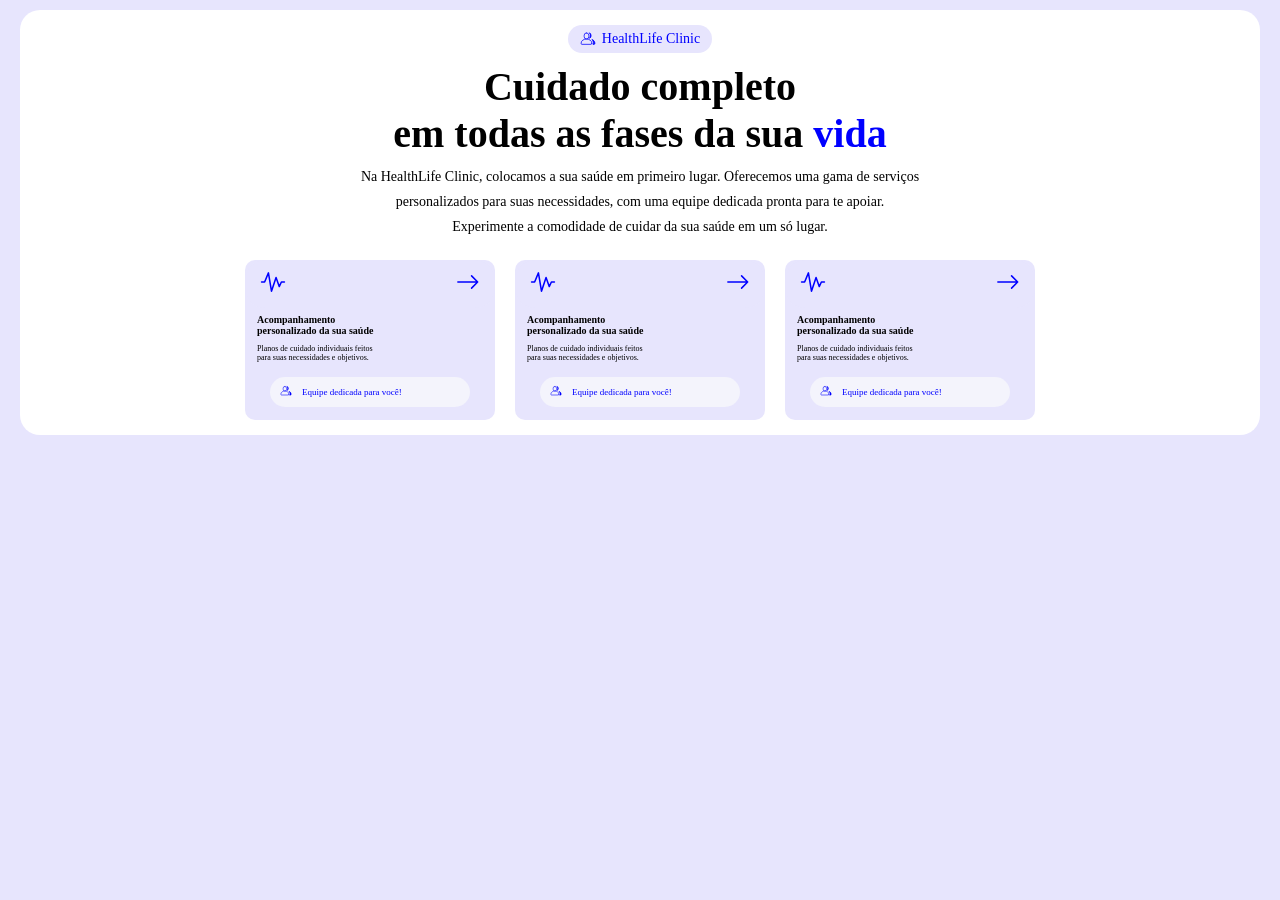
==== Projeto01-Nivel-1/index.html @ f951bdf9 "Iniciando Projeto - Fase 01: Nivel 01" ====
<!DOCTYPE html>
<html lang="en">
<head>
    <meta charset="UTF-8">
    <meta name="viewport" content="width=device-width, initial-scale=1.0">
    <link rel="stylesheet" href="style.css">
    <title>Projeto 01 - Nivel 1</title>
</head>
<body>
 <div class="hero">
    <div class="title"> 
        <div class="icon-company">
            <svg xmlns="http://www.w3.org/2000/svg" width="32" height="32" viewBox="0 0 21 21"><!-- Icon from System UIcons by Corey Ginnivan - https://github.com/CoreyGinnivan/system-uicons/blob/master/LICENSE --><g fill="none" fill-rule="evenodd" stroke="currentColor" stroke-linecap="round" stroke-linejoin="round"><path d="M8.5 2.5a3 3 0 0 1 3 3v2a3 3 0 1 1-6 0v-2a3 3 0 0 1 3-3m7 14v-.728c0-3.187-3.686-5.272-7-5.272s-7 2.085-7 5.272v.728a1 1 0 0 0 1 1h12a1 1 0 0 0 1-1"/><path fill="currentColor" d="M12.52 2.678A3 3 0 0 1 14.5 5.5v1c0 1.297-.848 2.581-2 3q1.01-1.379 1.01-3.5c0-2.122-.331-2.523-.99-3.322M17.5 17.5h1a1 1 0 0 0 1-1v-.728c0-2.17-1.71-3.83-3.847-4.667c0 0 2.847 2.395 1.847 6.395"/></g></svg>
        </div>
        <div class="company">
            <p>HealthLife Clinic</p>
        </div>
    </div>
    <div class="call">
        <h1> Cuidado completo<br>
        em todas as fases da sua <span>vida</span></h1>
        <p> Na HealthLife Clinic, colocamos a sua saúde em primeiro lugar. Oferecemos uma gama de serviços<br>
        personalizados para suas necessidades, com uma equipe dedicada pronta para te apoiar.<br>
    Experimente a comodidade de cuidar da sua saúde em um só lugar.</p>
    </div>
    <div class="cards">
        <div class="card">
            <div class="icons">
                <div class="left"><svg xmlns="http://www.w3.org/2000/svg" width="32" height="32" viewBox="0 0 21 21"><!-- Icon from System UIcons by Corey Ginnivan - https://github.com/CoreyGinnivan/system-uicons/blob/master/LICENSE --><path fill="none" stroke="currentColor" stroke-linecap="round" stroke-linejoin="round" d="M3 10.5h2l2.5-6l2 12l3-9l2.095 6l1.405-3h2"/></svg></div>
                <div class="right"><svg xmlns="http://www.w3.org/2000/svg" width="32" height="32" viewBox="0 0 21 21"><!-- Icon from System UIcons by Corey Ginnivan - https://github.com/CoreyGinnivan/system-uicons/blob/master/LICENSE --><path fill="none" stroke="currentColor" stroke-linecap="round" stroke-linejoin="round" d="m13.5 6.497l4 4.002l-4 4.001m-9-4h13"/></svg></div>
            </div>
            <div class="chamada">Acompanhamento<br>
            personalizado da sua saúde</div>
            <div class="descricao">Planos de cuidado individuais feitos<br>
            para suas necessidades e objetivos.</div>
            <div class="button">
                <div class="icon-button"><svg xmlns="http://www.w3.org/2000/svg" width="32" height="32" viewBox="0 0 21 21"><!-- Icon from System UIcons by Corey Ginnivan - https://github.com/CoreyGinnivan/system-uicons/blob/master/LICENSE --><g fill="none" fill-rule="evenodd" stroke="currentColor" stroke-linecap="round" stroke-linejoin="round"><path d="M8.5 2.5a3 3 0 0 1 3 3v2a3 3 0 1 1-6 0v-2a3 3 0 0 1 3-3m7 14v-.728c0-3.187-3.686-5.272-7-5.272s-7 2.085-7 5.272v.728a1 1 0 0 0 1 1h12a1 1 0 0 0 1-1"/><path fill="currentColor" d="M12.52 2.678A3 3 0 0 1 14.5 5.5v1c0 1.297-.848 2.581-2 3q1.01-1.379 1.01-3.5c0-2.122-.331-2.523-.99-3.322M17.5 17.5h1a1 1 0 0 0 1-1v-.728c0-2.17-1.71-3.83-3.847-4.667c0 0 2.847 2.395 1.847 6.395"/></g></svg></div>
                <div class="text-button"><p>Equipe dedicada para você!</p></div>
            </div>
        </div>
        <div class="card">
            <div class="icons">
                <div class="left"><svg xmlns="http://www.w3.org/2000/svg" width="32" height="32" viewBox="0 0 21 21"><!-- Icon from System UIcons by Corey Ginnivan - https://github.com/CoreyGinnivan/system-uicons/blob/master/LICENSE --><path fill="none" stroke="currentColor" stroke-linecap="round" stroke-linejoin="round" d="M3 10.5h2l2.5-6l2 12l3-9l2.095 6l1.405-3h2"/></svg></div>
                <div class="right"><svg xmlns="http://www.w3.org/2000/svg" width="32" height="32" viewBox="0 0 21 21"><!-- Icon from System UIcons by Corey Ginnivan - https://github.com/CoreyGinnivan/system-uicons/blob/master/LICENSE --><path fill="none" stroke="currentColor" stroke-linecap="round" stroke-linejoin="round" d="m13.5 6.497l4 4.002l-4 4.001m-9-4h13"/></svg></div>
            </div>
            <div class="chamada">Acompanhamento<br>
            personalizado da sua saúde</div>
            <div class="descricao">Planos de cuidado individuais feitos<br>
            para suas necessidades e objetivos.</div>
            <div class="button">
                <div class="icon-button"><svg xmlns="http://www.w3.org/2000/svg" width="32" height="32" viewBox="0 0 21 21"><!-- Icon from System UIcons by Corey Ginnivan - https://github.com/CoreyGinnivan/system-uicons/blob/master/LICENSE --><g fill="none" fill-rule="evenodd" stroke="currentColor" stroke-linecap="round" stroke-linejoin="round"><path d="M8.5 2.5a3 3 0 0 1 3 3v2a3 3 0 1 1-6 0v-2a3 3 0 0 1 3-3m7 14v-.728c0-3.187-3.686-5.272-7-5.272s-7 2.085-7 5.272v.728a1 1 0 0 0 1 1h12a1 1 0 0 0 1-1"/><path fill="currentColor" d="M12.52 2.678A3 3 0 0 1 14.5 5.5v1c0 1.297-.848 2.581-2 3q1.01-1.379 1.01-3.5c0-2.122-.331-2.523-.99-3.322M17.5 17.5h1a1 1 0 0 0 1-1v-.728c0-2.17-1.71-3.83-3.847-4.667c0 0 2.847 2.395 1.847 6.395"/></g></svg></div>
                <div class="text-button"><p>Equipe dedicada para você!</p></div>
            </div>
        </div>
        <div class="card">
            <div class="icons">
                <div class="left"><svg xmlns="http://www.w3.org/2000/svg" width="32" height="32" viewBox="0 0 21 21"><!-- Icon from System UIcons by Corey Ginnivan - https://github.com/CoreyGinnivan/system-uicons/blob/master/LICENSE --><path fill="none" stroke="currentColor" stroke-linecap="round" stroke-linejoin="round" d="M3 10.5h2l2.5-6l2 12l3-9l2.095 6l1.405-3h2"/></svg></div>
                <div class="right"><svg xmlns="http://www.w3.org/2000/svg" width="32" height="32" viewBox="0 0 21 21"><!-- Icon from System UIcons by Corey Ginnivan - https://github.com/CoreyGinnivan/system-uicons/blob/master/LICENSE --><path fill="none" stroke="currentColor" stroke-linecap="round" stroke-linejoin="round" d="m13.5 6.497l4 4.002l-4 4.001m-9-4h13"/></svg></div>
            </div>
            <div class="chamada">Acompanhamento<br>
            personalizado da sua saúde</div>
            <div class="descricao">Planos de cuidado individuais feitos<br>
            para suas necessidades e objetivos.</div>
            <div class="button">
                <div class="icon-button"><svg xmlns="http://www.w3.org/2000/svg" width="32" height="32" viewBox="0 0 21 21"><!-- Icon from System UIcons by Corey Ginnivan - https://github.com/CoreyGinnivan/system-uicons/blob/master/LICENSE --><g fill="none" fill-rule="evenodd" stroke="currentColor" stroke-linecap="round" stroke-linejoin="round"><path d="M8.5 2.5a3 3 0 0 1 3 3v2a3 3 0 1 1-6 0v-2a3 3 0 0 1 3-3m7 14v-.728c0-3.187-3.686-5.272-7-5.272s-7 2.085-7 5.272v.728a1 1 0 0 0 1 1h12a1 1 0 0 0 1-1"/><path fill="currentColor" d="M12.52 2.678A3 3 0 0 1 14.5 5.5v1c0 1.297-.848 2.581-2 3q1.01-1.379 1.01-3.5c0-2.122-.331-2.523-.99-3.322M17.5 17.5h1a1 1 0 0 0 1-1v-.728c0-2.17-1.71-3.83-3.847-4.667c0 0 2.847 2.395 1.847 6.395"/></g></svg></div>
                <div class="text-button"><p>Equipe dedicada para você!</p></div>
            </div>
        </div>
    </div>
 </div>
</body>
</html>
---- Projeto01-Nivel-1/style.css ----
* {
    padding: 0;
    margin: 0;
    box-sizing: border-box;
    font-family: Verdana;
}

body {
    background-color: rgb(231, 229, 253);
}

.hero {
    background-color: white;
    margin: 10px 20px;
    border-radius: 20px;
    padding: 15px;
}

.title {
    display: flex;
    align-items: center;
    gap: 6px;
    color: blue;
    padding: 6px 12px;
    background-color: rgb(231, 229, 253);
    width:fit-content;
    margin: 0 auto;
    border-radius: 20px;
}

.title .company p {
    font-size: 14px;
}

.title .icon-company {
    display: flex;
    align-items: center;
}

.title .icon-company svg {
    width:16px;
    height: 16px;
}

.call {
    text-align: center;
    font-size: 20px;
    margin-top: 10px;
}

.call p {
    text-align: center;
    font-size: 14px;
    margin-top: 7px;
    line-height: 1.8;
}

h1 span {
    color: blue;
}

.cards {
    margin-top: 20px;
    display: flex;
    justify-content: center;
    gap: 20px;
}

.card {
    background-color: rgb(231, 229, 253);
    width: 250px;
    border-radius: 10px;
    padding-bottom: 13px;
}

.cards .card .icons {
    display: flex;
    justify-content: space-between;
    color: blue;
    padding: 6px 12px;
    background-color: rgb(231, 229, 253);
    margin: 0 auto;
    border-radius: 20px;
}

.cards .card .chamada {
    font-weight: bold;
    font-size: 10px;
    padding: 6px 12px;
}

.cards .card .descricao {
    font-size: 8px;
    padding: 2px 12px 0px 12px;;
    margin-top: none;
    margin-bottom: 15px;
}

.cards .card .button {
    display: flex;
    align-items:center;
    gap: 10px;
    color: blue;
    padding: 6px 10px;
    background-color: rgb(244, 244, 252);
    width: 200px;
    border-radius: 20px;
    margin: 0 auto;
}

.cards .card .button .icon-button svg {
    width: 12px;
    height: 12px;
}

.cards .card .button .text-button {
    font-size: 9px;
}
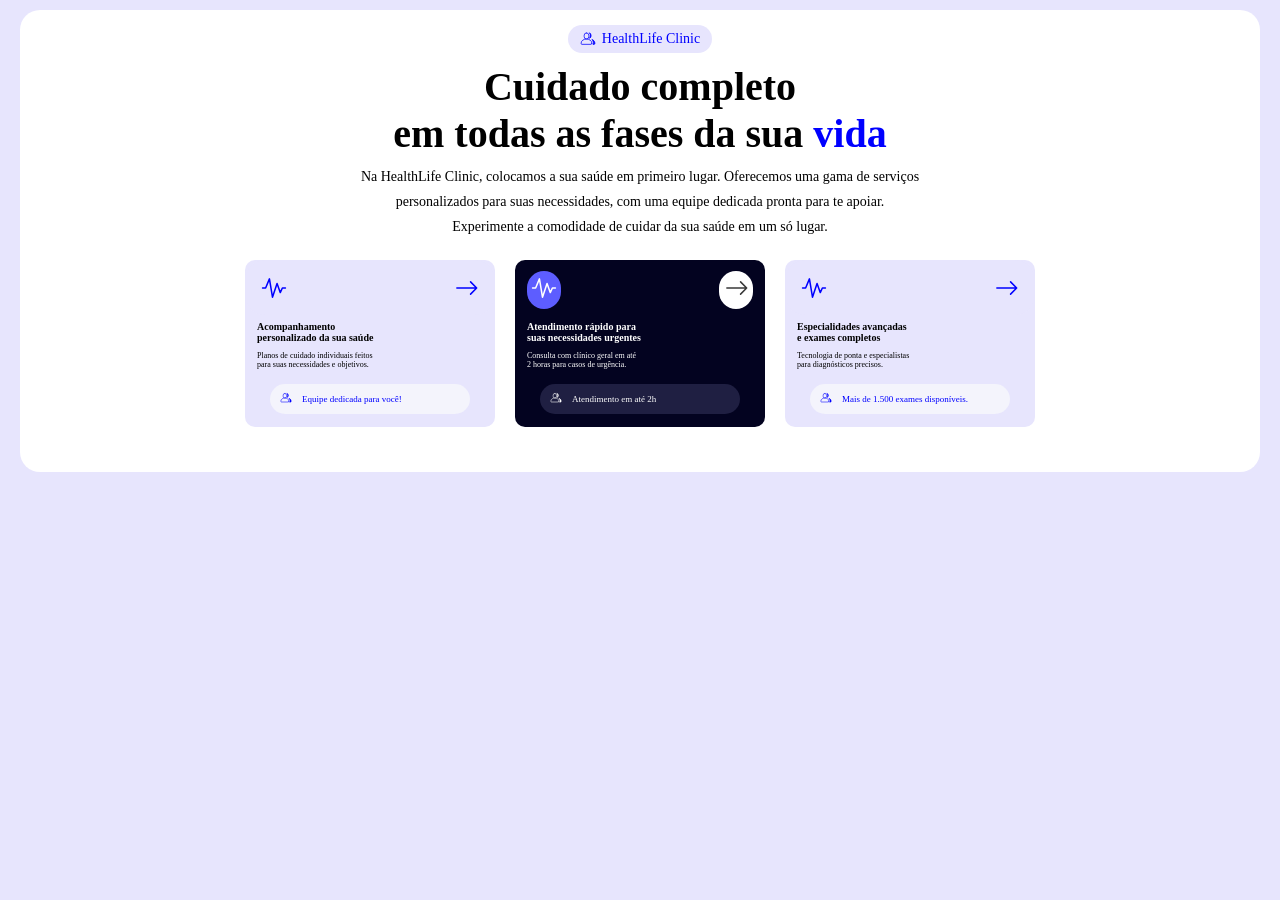
==== commit f97dbbbb: "Ajustado margin inferior dos cards" ====
--- a/Projeto01-Nivel-1/index.html
+++ b/Projeto01-Nivel-1/index.html
@@ -29,13 +29,27 @@
                 <div class="left"><svg xmlns="http://www.w3.org/2000/svg" width="32" height="32" viewBox="0 0 21 21"><!-- Icon from System UIcons by Corey Ginnivan - https://github.com/CoreyGinnivan/system-uicons/blob/master/LICENSE --><path fill="none" stroke="currentColor" stroke-linecap="round" stroke-linejoin="round" d="M3 10.5h2l2.5-6l2 12l3-9l2.095 6l1.405-3h2"/></svg></div>
                 <div class="right"><svg xmlns="http://www.w3.org/2000/svg" width="32" height="32" viewBox="0 0 21 21"><!-- Icon from System UIcons by Corey Ginnivan - https://github.com/CoreyGinnivan/system-uicons/blob/master/LICENSE --><path fill="none" stroke="currentColor" stroke-linecap="round" stroke-linejoin="round" d="m13.5 6.497l4 4.002l-4 4.001m-9-4h13"/></svg></div>
             </div>
-            <div class="chamada">Acompanhamento<br>
-            personalizado da sua saúde</div>
-            <div class="descricao">Planos de cuidado individuais feitos<br>
-            para suas necessidades e objetivos.</div>
+            <div class="chamada"><p>Acompanhamento<br>
+            personalizado da sua saúde</p></div>
+            <div class="descricao"><p>Planos de cuidado individuais feitos<br>
+            para suas necessidades e objetivos.</p></div>
             <div class="button">
                 <div class="icon-button"><svg xmlns="http://www.w3.org/2000/svg" width="32" height="32" viewBox="0 0 21 21"><!-- Icon from System UIcons by Corey Ginnivan - https://github.com/CoreyGinnivan/system-uicons/blob/master/LICENSE --><g fill="none" fill-rule="evenodd" stroke="currentColor" stroke-linecap="round" stroke-linejoin="round"><path d="M8.5 2.5a3 3 0 0 1 3 3v2a3 3 0 1 1-6 0v-2a3 3 0 0 1 3-3m7 14v-.728c0-3.187-3.686-5.272-7-5.272s-7 2.085-7 5.272v.728a1 1 0 0 0 1 1h12a1 1 0 0 0 1-1"/><path fill="currentColor" d="M12.52 2.678A3 3 0 0 1 14.5 5.5v1c0 1.297-.848 2.581-2 3q1.01-1.379 1.01-3.5c0-2.122-.331-2.523-.99-3.322M17.5 17.5h1a1 1 0 0 0 1-1v-.728c0-2.17-1.71-3.83-3.847-4.667c0 0 2.847 2.395 1.847 6.395"/></g></svg></div>
                 <div class="text-button"><p>Equipe dedicada para você!</p></div>
+            </div>
+        </div>
+        <div class="card2">
+            <div class="icons2">
+                <div class="left2"><svg xmlns="http://www.w3.org/2000/svg" width="32" height="32" viewBox="0 0 21 21"><!-- Icon from System UIcons by Corey Ginnivan - https://github.com/CoreyGinnivan/system-uicons/blob/master/LICENSE --><path fill="none" stroke="currentColor" stroke-linecap="round" stroke-linejoin="round" d="M3 10.5h2l2.5-6l2 12l3-9l2.095 6l1.405-3h2"/></svg></div>
+                <div class="right2"><svg xmlns="http://www.w3.org/2000/svg" width="32" height="32" viewBox="0 0 21 21"><!-- Icon from System UIcons by Corey Ginnivan - https://github.com/CoreyGinnivan/system-uicons/blob/master/LICENSE --><path fill="none" stroke="currentColor" stroke-linecap="round" stroke-linejoin="round" d="m13.5 6.497l4 4.002l-4 4.001m-9-4h13"/></svg></div>
+            </div>
+            <div class="chamada2"><p>Atendimento rápido para<br>
+            suas necessidades urgentes</p></div>
+            <div class="descricao2"><p>Consulta com clínico geral em até<br>
+            2 horas para casos de urgência.</p></div>
+            <div class="button2">
+                <div class="icon-button2"><svg xmlns="http://www.w3.org/2000/svg" width="32" height="32" viewBox="0 0 21 21"><!-- Icon from System UIcons by Corey Ginnivan - https://github.com/CoreyGinnivan/system-uicons/blob/master/LICENSE --><g fill="none" fill-rule="evenodd" stroke="currentColor" stroke-linecap="round" stroke-linejoin="round"><path d="M8.5 2.5a3 3 0 0 1 3 3v2a3 3 0 1 1-6 0v-2a3 3 0 0 1 3-3m7 14v-.728c0-3.187-3.686-5.272-7-5.272s-7 2.085-7 5.272v.728a1 1 0 0 0 1 1h12a1 1 0 0 0 1-1"/><path fill="currentColor" d="M12.52 2.678A3 3 0 0 1 14.5 5.5v1c0 1.297-.848 2.581-2 3q1.01-1.379 1.01-3.5c0-2.122-.331-2.523-.99-3.322M17.5 17.5h1a1 1 0 0 0 1-1v-.728c0-2.17-1.71-3.83-3.847-4.667c0 0 2.847 2.395 1.847 6.395"/></g></svg></div>
+                <div class="text-button2"><p>Atendimento em até 2h</p></div>
             </div>
         </div>
         <div class="card">
@@ -43,27 +57,13 @@
                 <div class="left"><svg xmlns="http://www.w3.org/2000/svg" width="32" height="32" viewBox="0 0 21 21"><!-- Icon from System UIcons by Corey Ginnivan - https://github.com/CoreyGinnivan/system-uicons/blob/master/LICENSE --><path fill="none" stroke="currentColor" stroke-linecap="round" stroke-linejoin="round" d="M3 10.5h2l2.5-6l2 12l3-9l2.095 6l1.405-3h2"/></svg></div>
                 <div class="right"><svg xmlns="http://www.w3.org/2000/svg" width="32" height="32" viewBox="0 0 21 21"><!-- Icon from System UIcons by Corey Ginnivan - https://github.com/CoreyGinnivan/system-uicons/blob/master/LICENSE --><path fill="none" stroke="currentColor" stroke-linecap="round" stroke-linejoin="round" d="m13.5 6.497l4 4.002l-4 4.001m-9-4h13"/></svg></div>
             </div>
-            <div class="chamada">Acompanhamento<br>
-            personalizado da sua saúde</div>
-            <div class="descricao">Planos de cuidado individuais feitos<br>
-            para suas necessidades e objetivos.</div>
+            <div class="chamada"><p>Especialidades avançadas<br>
+            e exames completos</p></div>
+            <div class="descricao"><p>Tecnologia de ponta e especialistas<br>
+            para diagnósticos precisos.</p></div>
             <div class="button">
                 <div class="icon-button"><svg xmlns="http://www.w3.org/2000/svg" width="32" height="32" viewBox="0 0 21 21"><!-- Icon from System UIcons by Corey Ginnivan - https://github.com/CoreyGinnivan/system-uicons/blob/master/LICENSE --><g fill="none" fill-rule="evenodd" stroke="currentColor" stroke-linecap="round" stroke-linejoin="round"><path d="M8.5 2.5a3 3 0 0 1 3 3v2a3 3 0 1 1-6 0v-2a3 3 0 0 1 3-3m7 14v-.728c0-3.187-3.686-5.272-7-5.272s-7 2.085-7 5.272v.728a1 1 0 0 0 1 1h12a1 1 0 0 0 1-1"/><path fill="currentColor" d="M12.52 2.678A3 3 0 0 1 14.5 5.5v1c0 1.297-.848 2.581-2 3q1.01-1.379 1.01-3.5c0-2.122-.331-2.523-.99-3.322M17.5 17.5h1a1 1 0 0 0 1-1v-.728c0-2.17-1.71-3.83-3.847-4.667c0 0 2.847 2.395 1.847 6.395"/></g></svg></div>
-                <div class="text-button"><p>Equipe dedicada para você!</p></div>
-            </div>
-        </div>
-        <div class="card">
-            <div class="icons">
-                <div class="left"><svg xmlns="http://www.w3.org/2000/svg" width="32" height="32" viewBox="0 0 21 21"><!-- Icon from System UIcons by Corey Ginnivan - https://github.com/CoreyGinnivan/system-uicons/blob/master/LICENSE --><path fill="none" stroke="currentColor" stroke-linecap="round" stroke-linejoin="round" d="M3 10.5h2l2.5-6l2 12l3-9l2.095 6l1.405-3h2"/></svg></div>
-                <div class="right"><svg xmlns="http://www.w3.org/2000/svg" width="32" height="32" viewBox="0 0 21 21"><!-- Icon from System UIcons by Corey Ginnivan - https://github.com/CoreyGinnivan/system-uicons/blob/master/LICENSE --><path fill="none" stroke="currentColor" stroke-linecap="round" stroke-linejoin="round" d="m13.5 6.497l4 4.002l-4 4.001m-9-4h13"/></svg></div>
-            </div>
-            <div class="chamada">Acompanhamento<br>
-            personalizado da sua saúde</div>
-            <div class="descricao">Planos de cuidado individuais feitos<br>
-            para suas necessidades e objetivos.</div>
-            <div class="button">
-                <div class="icon-button"><svg xmlns="http://www.w3.org/2000/svg" width="32" height="32" viewBox="0 0 21 21"><!-- Icon from System UIcons by Corey Ginnivan - https://github.com/CoreyGinnivan/system-uicons/blob/master/LICENSE --><g fill="none" fill-rule="evenodd" stroke="currentColor" stroke-linecap="round" stroke-linejoin="round"><path d="M8.5 2.5a3 3 0 0 1 3 3v2a3 3 0 1 1-6 0v-2a3 3 0 0 1 3-3m7 14v-.728c0-3.187-3.686-5.272-7-5.272s-7 2.085-7 5.272v.728a1 1 0 0 0 1 1h12a1 1 0 0 0 1-1"/><path fill="currentColor" d="M12.52 2.678A3 3 0 0 1 14.5 5.5v1c0 1.297-.848 2.581-2 3q1.01-1.379 1.01-3.5c0-2.122-.331-2.523-.99-3.322M17.5 17.5h1a1 1 0 0 0 1-1v-.728c0-2.17-1.71-3.83-3.847-4.667c0 0 2.847 2.395 1.847 6.395"/></g></svg></div>
-                <div class="text-button"><p>Equipe dedicada para você!</p></div>
+                <div class="text-button"><p>Mais de 1.500 exames disponíveis.</p></div>
             </div>
         </div>
     </div>
--- a/Projeto01-Nivel-1/style.css
+++ b/Projeto01-Nivel-1/style.css
@@ -71,6 +71,7 @@
     width: 250px;
     border-radius: 10px;
     padding-bottom: 13px;
+    margin-bottom: 30px;
 }
 
 .cards .card .icons {
@@ -81,6 +82,16 @@
     background-color: rgb(231, 229, 253);
     margin: 0 auto;
     border-radius: 20px;
+}
+
+.cards .card .icons .left {
+    padding: 1px;
+    margin-top: 5px;
+}
+
+.cards .card .icons .right {
+    padding: 1px;
+    margin-top: 5px;
 }
 
 .cards .card .chamada {
@@ -115,4 +126,80 @@
 
 .cards .card .button .text-button {
     font-size: 9px;
+}
+
+
+
+
+
+
+
+
+.card2 {
+    background-color: rgb(3, 3, 32);
+    width: 250px;
+    border-radius: 10px;
+    padding-bottom: 13px;
+    margin-bottom: 30px;
+}
+
+.cards .card2 .icons2 {
+    display: flex;
+    justify-content: space-between;
+    color: blue;
+    padding: 6px 12px;
+    margin: 0 auto;
+    border-radius: 20px;
+}
+
+.cards .card2 .icons2 .left2 {
+    background-color: rgb(93, 93, 255);
+    color: white;
+    border-radius: 20px;
+    padding: 1px;
+    margin-top: 5px;
+}
+
+.cards .card2 .icons2 .right2 {
+    background-color: white;
+    color: rgb(56, 56, 56);
+    border-radius: 20px;
+    padding: 1px;
+    margin-top: 5px;
+}
+
+.cards .card2 .chamada2 {
+    font-weight: bold;
+    font-size: 10px;
+    padding: 6px 12px;
+    color: white;
+}
+
+.cards .card2 .descricao2 {
+    font-size: 8px;
+    padding: 2px 12px 0px 12px;;
+    margin-top: none;
+    margin-bottom: 15px;
+    color: white;
+}
+
+.cards .card2 .button2 {
+    display: flex;
+    align-items:center;
+    gap: 10px;
+    color: white;
+    padding: 6px 10px;
+    background-color: rgb(31, 31, 66);
+    width: 200px;
+    border-radius: 20px;
+    margin: 0 auto;
+}
+
+.cards .card2 .button2 .icon-button2 svg {
+    width: 12px;
+    height: 12px;
+}
+
+.cards .card2 .button2 .text-button2 {
+    font-size: 9px;
 }
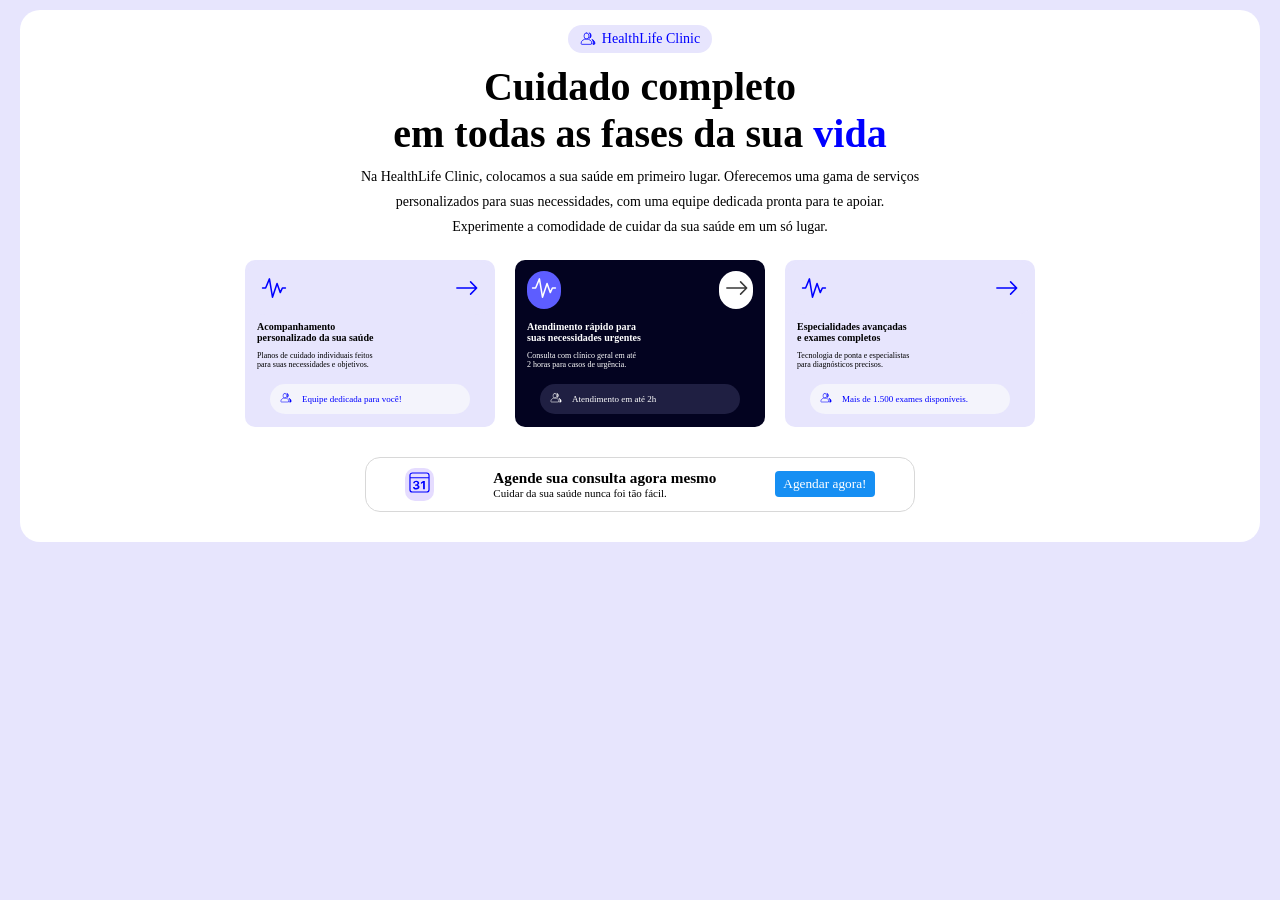
==== commit c791cd91: "Criando botão da área de agendamento de consultas do cliente" ====
--- a/Projeto01-Nivel-1/index.html
+++ b/Projeto01-Nivel-1/index.html
@@ -67,6 +67,13 @@
             </div>
         </div>
     </div>
+    <div class="user-consult">
+        <div class="consult-icon"><svg xmlns="http://www.w3.org/2000/svg" width="32" height="32" viewBox="0 0 21 21"><!-- Icon from System UIcons by Corey Ginnivan - https://github.com/CoreyGinnivan/system-uicons/blob/master/LICENSE --><g fill="none" fill-rule="evenodd"><path stroke="currentColor" stroke-linecap="round" stroke-linejoin="round" d="M4.5 2.5h12a2 2 0 0 1 2 2v11.99a2 2 0 0 1-2 2h-12a2 2 0 0 1-2-2V4.5a2 2 0 0 1 2-2m-1.841 4H18.5"/><path fill="currentColor" d="M6.816 13.155v-1.079h.88c.668 0 1.122-.395 1.122-.972c0-.527-.415-.927-1.103-.927c-.713 0-1.152.366-1.201.996H5.15C5.201 9.874 6.201 9 7.788 9c1.563 0 2.432.864 2.427 1.895c-.005.854-.542 1.416-1.299 1.601v.093c.981.141 1.577.766 1.577 1.709c0 1.235-1.162 2.11-2.754 2.11S5.063 15.537 5 14.204h1.411c.044.596.552.977 1.309.977c.747 0 1.27-.406 1.27-1.016c0-.625-.489-1.01-1.28-1.01zm6.7 3.072v-5.611h-.087L11.7 11.808v-1.372l1.821-1.255h1.47v7.046z"/></g></svg></div>
+        <div class="consult-title"><h3>Agende sua consulta agora mesmo</h3>
+                <p>Cuidar da sua saúde nunca foi tão fácil.</p>
+        </div>
+        <button>Agendar agora!</button>
+    </div>
  </div>
 </body>
 </html>
--- a/Projeto01-Nivel-1/style.css
+++ b/Projeto01-Nivel-1/style.css
@@ -127,13 +127,6 @@
 .cards .card .button .text-button {
     font-size: 9px;
 }
-
-
-
-
-
-
-
 
 .card2 {
     background-color: rgb(3, 3, 32);
@@ -202,4 +195,49 @@
 
 .cards .card2 .button2 .text-button2 {
     font-size: 9px;
+}
+
+.user-consult {
+    border: 1px solid rgb(216, 216, 216);
+    border-radius: 15px;
+    display: flex;
+    justify-content: space-around;
+    padding: 10px;
+    align-items: center;
+    width: 550px;
+    margin: 0 auto;
+    margin-bottom: 15px;
+}
+
+.user-consult .consult-icon {
+    color: blue;
+    background-color: rgb(229, 220, 255);
+    border-radius: 10px;
+    padding: 2px;
+}
+
+.user-consult .consult-icon svg {
+    width: 25px;
+    height: 25px;
+}
+
+.user-consult .consult-title {
+    font-size: 13px;
+}
+
+.user-consult .consult-title p {
+    font-size: 11px;
+}
+
+button {
+    cursor: pointer;
+    border: none;
+    background-color: rgb(22, 143, 243);
+    color: white;
+    padding: 5px 8px;
+    border-radius: 4px;
+}
+
+button:hover {
+    background-color: rgb(15, 71, 117);
 }
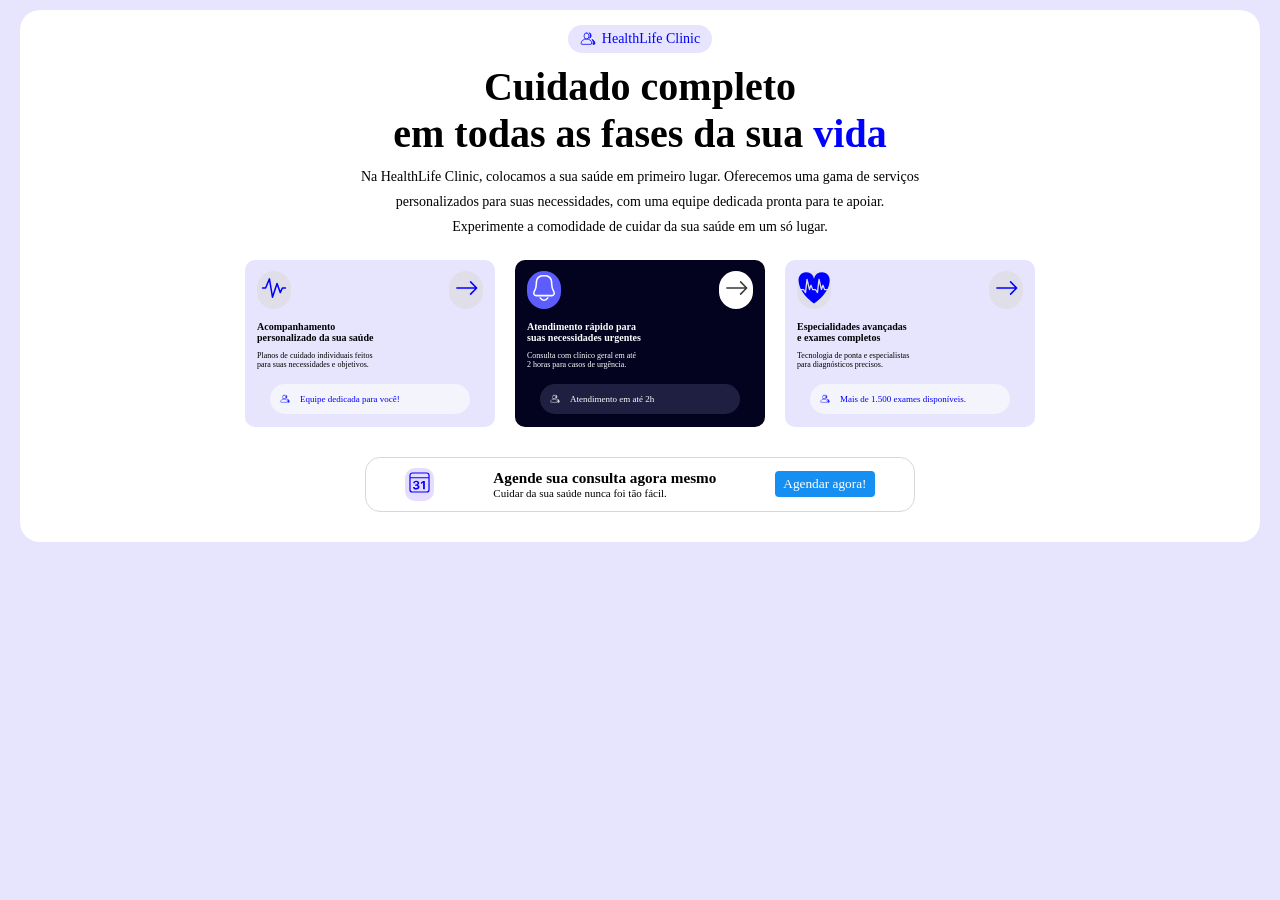
==== commit 29ac2cd3: "Alterações de icones em cada card" ====
--- a/Projeto01-Nivel-1/index.html
+++ b/Projeto01-Nivel-1/index.html
@@ -40,7 +40,7 @@
         </div>
         <div class="card2">
             <div class="icons2">
-                <div class="left2"><svg xmlns="http://www.w3.org/2000/svg" width="32" height="32" viewBox="0 0 21 21"><!-- Icon from System UIcons by Corey Ginnivan - https://github.com/CoreyGinnivan/system-uicons/blob/master/LICENSE --><path fill="none" stroke="currentColor" stroke-linecap="round" stroke-linejoin="round" d="M3 10.5h2l2.5-6l2 12l3-9l2.095 6l1.405-3h2"/></svg></div>
+                <div class="left2"><svg xmlns="http://www.w3.org/2000/svg" width="32" height="32" viewBox="0 0 21 21"><!-- Icon from System UIcons by Corey Ginnivan - https://github.com/CoreyGinnivan/system-uicons/blob/master/LICENSE --><path fill="none" stroke="currentColor" stroke-linecap="round" stroke-linejoin="round" d="M15.585 15.5H5.415A1.65 1.65 0 0 1 4 13a10.5 10.5 0 0 0 1.5-5.415V6.5a4 4 0 0 1 4-4h2a4 4 0 0 1 4 4v1.085c0 1.907.518 3.78 1.5 5.415a1.65 1.65 0 0 1-1.415 2.5M13 17q-1 1.5-2.5 1.5C9 18.5 8.667 18 8 17"/></svg></div>
                 <div class="right2"><svg xmlns="http://www.w3.org/2000/svg" width="32" height="32" viewBox="0 0 21 21"><!-- Icon from System UIcons by Corey Ginnivan - https://github.com/CoreyGinnivan/system-uicons/blob/master/LICENSE --><path fill="none" stroke="currentColor" stroke-linecap="round" stroke-linejoin="round" d="m13.5 6.497l4 4.002l-4 4.001m-9-4h13"/></svg></div>
             </div>
             <div class="chamada2"><p>Atendimento rápido para<br>
@@ -54,7 +54,7 @@
         </div>
         <div class="card">
             <div class="icons">
-                <div class="left"><svg xmlns="http://www.w3.org/2000/svg" width="32" height="32" viewBox="0 0 21 21"><!-- Icon from System UIcons by Corey Ginnivan - https://github.com/CoreyGinnivan/system-uicons/blob/master/LICENSE --><path fill="none" stroke="currentColor" stroke-linecap="round" stroke-linejoin="round" d="M3 10.5h2l2.5-6l2 12l3-9l2.095 6l1.405-3h2"/></svg></div>
+                <div class="left"><svg xmlns="http://www.w3.org/2000/svg" width="32" height="32" viewBox="0 0 64 64"><!-- Icon from Medical Icons by Samuel Frémondière - https://github.com/samcome/webfont-medical-icons/blob/master/LICENSE --><path fill="currentColor" d="M5.482 33.956h5.547c.421 0 .811.21 1.043.556c0 0 1.057 1.596 2.112 3.179c.585-5.186 2.622-23.314 2.622-23.314c.07-.598.561-1.07 1.171-1.105a1.245 1.245 0 0 1 1.287.956s2.656 11.137 3.913 16.399l1.663-4.708a1.248 1.248 0 0 1 2.35-.014s2.467 6.701 2.961 8.051h4.814c.421 0 .811.21 1.042.556c0 0 1.058 1.596 2.111 3.18c.587-5.186 2.624-23.314 2.624-23.314a1.25 1.25 0 0 1 2.458-.149l3.911 16.399l1.666-4.708a1.247 1.247 0 0 1 2.348-.014s2.47 6.701 2.963 8.051h4.92l.262-.5c2.39-4.112 4.135-11.726 4.135-17.271c0-7.075-5.149-15.621-15.183-15.621c-14.338 0-16.181 13.431-16.181 13.431S30.263.63 15.934.63C6.254.63 1.061 8.866 1.061 16.186c0 6.322 2.768 14.126 4.186 17.331z"/><path fill="currentColor" d="M53.216 36.456c-.526 0-.993-.329-1.172-.818l-2.068-5.617l-1.915 5.432c-.185.523-.69.862-1.243.829a1.24 1.24 0 0 1-1.149-.958l-3.238-13.567l-2.208 19.623a1.25 1.25 0 0 1-.951 1.072a1.25 1.25 0 0 1-1.334-.521s-3.03-4.561-3.642-5.476H29.28a1.25 1.25 0 0 1-1.171-.818l-2.068-5.616l-1.92 5.432a1.24 1.24 0 0 1-1.243.829a1.25 1.25 0 0 1-1.153-.958l-3.232-13.558l-2.207 19.614a1.25 1.25 0 0 1-.95 1.072a1.25 1.25 0 0 1-1.335-.521s-3.03-4.561-3.642-5.476H6.84c8.964 15.927 25.201 26.417 25.201 26.417S48.572 52.38 57.679 36.455h-4.462z"/></svg></div>
                 <div class="right"><svg xmlns="http://www.w3.org/2000/svg" width="32" height="32" viewBox="0 0 21 21"><!-- Icon from System UIcons by Corey Ginnivan - https://github.com/CoreyGinnivan/system-uicons/blob/master/LICENSE --><path fill="none" stroke="currentColor" stroke-linecap="round" stroke-linejoin="round" d="m13.5 6.497l4 4.002l-4 4.001m-9-4h13"/></svg></div>
             </div>
             <div class="chamada"><p>Especialidades avançadas<br>
--- a/Projeto01-Nivel-1/style.css
+++ b/Projeto01-Nivel-1/style.css
@@ -79,19 +79,21 @@
     justify-content: space-between;
     color: blue;
     padding: 6px 12px;
-    background-color: rgb(231, 229, 253);
-    margin: 0 auto;
-    border-radius: 20px;
+    margin: 0 auto;
 }
 
 .cards .card .icons .left {
     padding: 1px;
     margin-top: 5px;
+    background-color: rgb(224, 223, 233);
+    border-radius: 20px;
 }
 
 .cards .card .icons .right {
     padding: 1px;
     margin-top: 5px;
+    background-color: rgb(224, 223, 233);
+    border-radius: 20px;
 }
 
 .cards .card .chamada {
@@ -120,8 +122,8 @@
 }
 
 .cards .card .button .icon-button svg {
-    width: 12px;
-    height: 12px;
+    width: 10px;
+    height: 10px;
 }
 
 .cards .card .button .text-button {
@@ -189,8 +191,8 @@
 }
 
 .cards .card2 .button2 .icon-button2 svg {
-    width: 12px;
-    height: 12px;
+    width: 10px;
+    height: 10px;
 }
 
 .cards .card2 .button2 .text-button2 {
